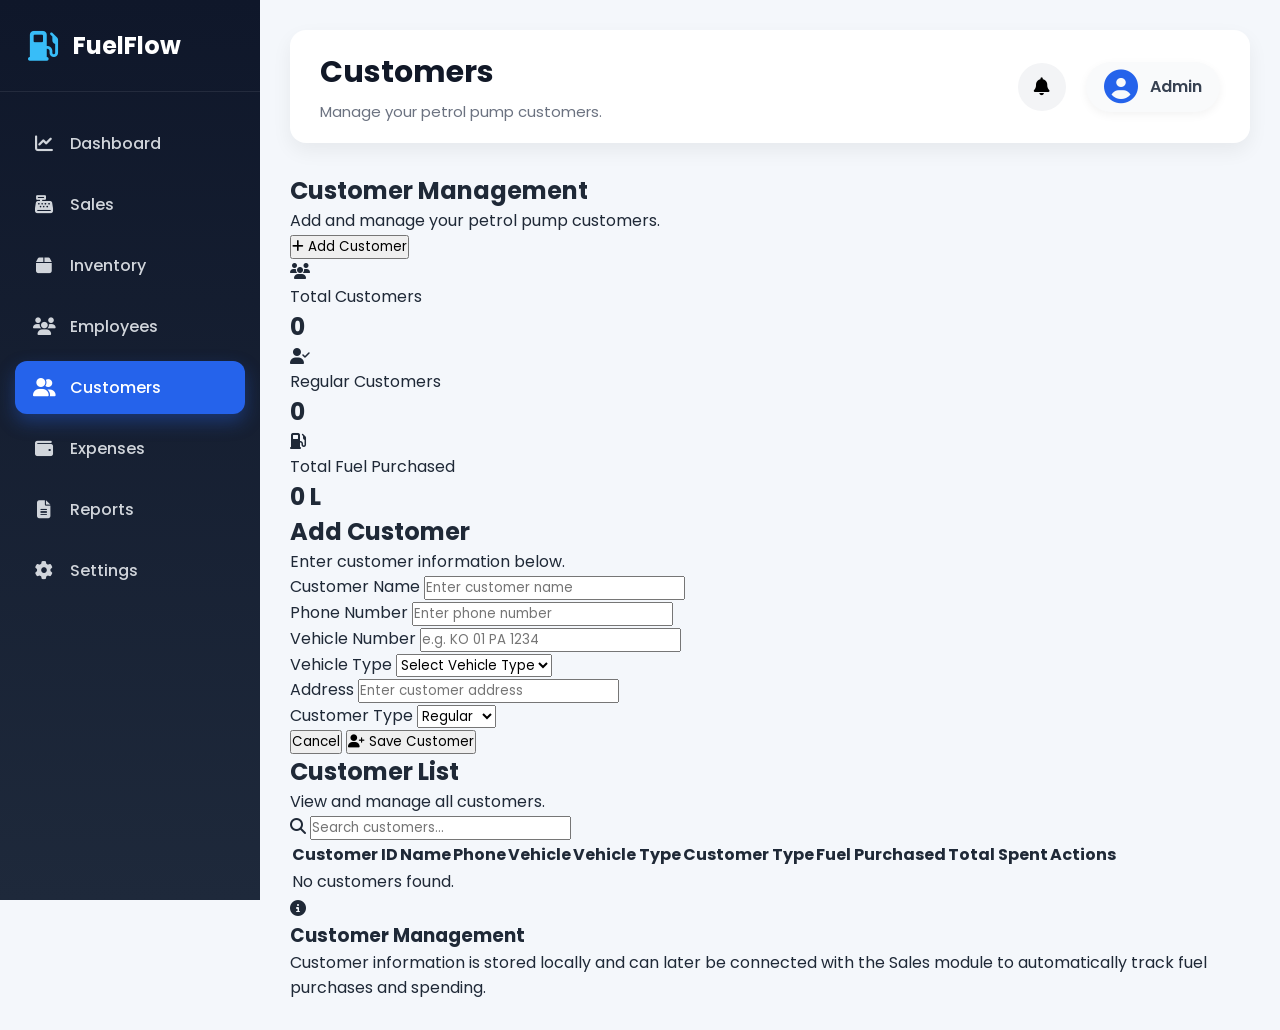
==== customers.html @ 48bb35cd "started customers module" ====
<!DOCTYPE html>
<html lang="en">

<head>

    <!-- ==========================================
         Meta
    ========================================== -->

    <meta charset="UTF-8">

    <meta
        name="viewport"
        content="width=device-width, initial-scale=1.0"
    >


    <title>FuelFlow | Customers</title>


    <!-- ==========================================
         Google Font
    ========================================== -->

    <link
        rel="preconnect"
        href="https://fonts.googleapis.com"
    >

    <link
        rel="preconnect"
        href="https://fonts.gstatic.com"
        crossorigin
    >

    <link
        href="https://fonts.googleapis.com/css2?family=Poppins:wght@300;400;500;600;700&display=swap"
        rel="stylesheet"
    >


    <!-- ==========================================
         Font Awesome
    ========================================== -->

    <link
        rel="stylesheet"
        href="https://cdnjs.cloudflare.com/ajax/libs/font-awesome/6.7.2/css/all.min.css"
    >


    <!-- ==========================================
         Main CSS
    ========================================== -->

    <link
        rel="stylesheet"
        href="style.css"
    >


    <!-- ==========================================
         Customers CSS
    ========================================== -->

    <link
        rel="stylesheet"
        href="customers.css"
    >

</head>


<body>


    <!-- ==========================================
         Dashboard
    ========================================== -->

    <div class="dashboard">


        <!-- ==========================================
             SIDEBAR
        ========================================== -->

        <aside class="sidebar">


            <!-- Logo -->

            <div class="logo">

                <i class="fa-solid fa-gas-pump"></i>

                <h2>FuelFlow</h2>

            </div>



            <!-- Navigation -->

            <nav>

                <ul>


                    <!-- Dashboard -->

                    <li>

                        <a href="dashboard.html">

                            <i class="fa-solid fa-chart-line"></i>

                            <span>Dashboard</span>

                        </a>

                    </li>



                    <!-- Sales -->

                    <li>

                        <a href="sales.html">

                            <i class="fa-solid fa-cash-register"></i>

                            <span>Sales</span>

                        </a>

                    </li>



                    <!-- Inventory -->

                    <li>

                        <a href="inventory.html">

                            <i class="fa-solid fa-box"></i>

                            <span>Inventory</span>

                        </a>

                    </li>



                    <!-- Employees -->

                    <li>

                        <a href="employees.html">

                            <i class="fa-solid fa-users"></i>

                            <span>Employees</span>

                        </a>

                    </li>



                    <!-- Customers -->

                    <li class="active">

                        <a href="customers.html">

                            <i class="fa-solid fa-user-group"></i>

                            <span>Customers</span>

                        </a>

                    </li>



                    <!-- Expenses -->

                    <li>

                        <a href="expenses.html">

                            <i class="fa-solid fa-wallet"></i>

                            <span>Expenses</span>

                        </a>

                    </li>



                    <!-- Reports -->

                    <li>

                        <a href="reports.html">

                            <i class="fa-solid fa-file-lines"></i>

                            <span>Reports</span>

                        </a>

                    </li>



                    <!-- Settings -->

                    <li>

                        <a href="settings.html">

                            <i class="fa-solid fa-gear"></i>

                            <span>Settings</span>

                        </a>

                    </li>


                </ul>

            </nav>


        </aside>



        <!-- ==========================================
             MAIN CONTENT
        ========================================== -->

        <main class="main-content">


            <!-- ==========================================
                 TOPBAR
            ========================================== -->

            <header class="topbar">


                <div>

                    <h1>Customers</h1>

                    <p>
                        Manage your petrol pump customers.
                    </p>

                </div>



                <div class="topbar-right">


                    <!-- Notification -->

                    <button>

                        <i class="fa-solid fa-bell"></i>

                    </button>



                    <!-- Profile -->

                    <div class="profile">

                        <i class="fa-solid fa-circle-user"></i>

                        <span>Admin</span>

                    </div>


                </div>


            </header>



            <!-- ==========================================
                 PAGE CONTENT
            ========================================== -->

            <section class="content">


                <!-- ==========================================
                     PAGE INTRO
                ========================================== -->

                <div class="page-intro">


                    <div>

                        <h2>
                            Customer Management
                        </h2>

                        <p>
                            Add and manage your petrol pump customers.
                        </p>

                    </div>



                    <button
                        class="add-customer-btn"
                        id="openCustomerForm"
                    >

                        <i class="fa-solid fa-plus"></i>

                        Add Customer

                    </button>


                </div>



                <!-- ==========================================
                     SUMMARY CARDS
                ========================================== -->

                <div class="customer-summary">


                    <!-- Total Customers -->

                    <div class="customer-card">


                        <div class="customer-card-icon">

                            <i class="fa-solid fa-users"></i>

                        </div>


                        <div>

                            <p>
                                Total Customers
                            </p>

                            <h2 id="totalCustomers">
                                0
                            </h2>

                        </div>


                    </div>



                    <!-- Regular Customers -->

                    <div class="customer-card">


                        <div class="customer-card-icon">

                            <i class="fa-solid fa-user-check"></i>

                        </div>


                        <div>

                            <p>
                                Regular Customers
                            </p>

                            <h2 id="regularCustomers">
                                0
                            </h2>

                        </div>


                    </div>



                    <!-- Total Fuel Purchased -->

                    <div class="customer-card">


                        <div class="customer-card-icon">

                            <i class="fa-solid fa-gas-pump"></i>

                        </div>


                        <div>

                            <p>
                                Total Fuel Purchased
                            </p>

                            <h2 id="totalCustomerFuel">
                                0 L
                            </h2>

                        </div>


                    </div>


                </div>



                <!-- ==========================================
                     ADD CUSTOMER FORM
                ========================================== -->

                <div
                    class="customer-form-card"
                    id="customerFormCard"
                >


                    <!-- Form Header -->

                    <div class="section-header">


                        <div>

                            <h2>
                                Add Customer
                            </h2>

                            <p>
                                Enter customer information below.
                            </p>

                        </div>


                    </div>



                    <!-- Form -->

                    <form id="customerForm">


                        <div class="customer-form-grid">


                            <!-- Customer Name -->

                            <div class="form-group">

                                <label for="customerName">

                                    Customer Name

                                </label>


                                <input
                                    type="text"
                                    id="customerName"
                                    placeholder="Enter customer name"
                                    required
                                >

                            </div>



                            <!-- Phone -->

                            <div class="form-group">

                                <label for="customerPhone">

                                    Phone Number

                                </label>


                                <input
                                    type="tel"
                                    id="customerPhone"
                                    placeholder="Enter phone number"
                                    required
                                >

                            </div>



                            <!-- Vehicle Number -->

                            <div class="form-group">

                                <label for="customerVehicle">

                                    Vehicle Number

                                </label>


                                <input
                                    type="text"
                                    id="customerVehicle"
                                    placeholder="e.g. KO 01 PA 1234"
                                    required
                                >

                            </div>



                            <!-- Vehicle Type -->

                            <div class="form-group">

                                <label for="vehicleType">

                                    Vehicle Type

                                </label>


                                <select
                                    id="vehicleType"
                                    required
                                >

                                    <option value="">

                                        Select Vehicle Type

                                    </option>


                                    <option value="Motorcycle">

                                        Motorcycle

                                    </option>


                                    <option value="Car">

                                        Car

                                    </option>


                                    <option value="Jeep">

                                        Jeep

                                    </option>


                                    <option value="Van">

                                        Van

                                    </option>


                                    <option value="Bus">

                                        Bus

                                    </option>


                                    <option value="Truck">

                                        Truck

                                    </option>


                                    <option value="Other">

                                        Other

                                    </option>

                                </select>

                            </div>



                            <!-- Address -->

                            <div class="form-group">

                                <label for="customerAddress">

                                    Address

                                </label>


                                <input
                                    type="text"
                                    id="customerAddress"
                                    placeholder="Enter customer address"
                                >

                            </div>



                            <!-- Customer Type -->

                            <div class="form-group">

                                <label for="customerType">

                                    Customer Type

                                </label>


                                <select
                                    id="customerType"
                                    required
                                >

                                    <option value="Regular">

                                        Regular

                                    </option>


                                    <option value="Walk-in">

                                        Walk-in

                                    </option>


                                    <option value="Business">

                                        Business

                                    </option>

                                </select>

                            </div>


                        </div>



                        <!-- Form Buttons -->

                        <div class="customer-form-buttons">


                            <button
                                type="button"
                                class="customer-cancel-btn"
                                id="cancelCustomer"
                            >

                                Cancel

                            </button>



                            <button
                                type="submit"
                                class="customer-save-btn"
                            >

                                <i class="fa-solid fa-user-plus"></i>

                                Save Customer

                            </button>


                        </div>


                    </form>


                </div>



                <!-- ==========================================
                     CUSTOMER LIST
                ========================================== -->

                <div class="customer-list-card">


                    <!-- Section Header -->

                    <div class="section-header">


                        <div>

                            <h2>
                                Customer List
                            </h2>

                            <p>
                                View and manage all customers.
                            </p>

                        </div>



                        <!-- Search -->

                        <div class="customer-search">

                            <i class="fa-solid fa-search"></i>


                            <input
                                type="text"
                                id="customerSearch"
                                placeholder="Search customers..."
                            >

                        </div>


                    </div>



                    <!-- ==========================================
                         CUSTOMER TABLE
                    ========================================== -->

                    <div class="customer-table-container">


                        <table>


                            <thead>

                                <tr>

                                    <th>
                                        Customer ID
                                    </th>

                                    <th>
                                        Name
                                    </th>

                                    <th>
                                        Phone
                                    </th>

                                    <th>
                                        Vehicle
                                    </th>

                                    <th>
                                        Vehicle Type
                                    </th>

                                    <th>
                                        Customer Type
                                    </th>

                                    <th>
                                        Fuel Purchased
                                    </th>

                                    <th>
                                        Total Spent
                                    </th>

                                    <th>
                                        Actions
                                    </th>

                                </tr>

                            </thead>



                            <tbody id="customerTableBody">


                                <tr>

                                    <td
                                        colspan="9"
                                        class="empty-customers"
                                    >

                                        No customers found.

                                    </td>

                                </tr>


                            </tbody>


                        </table>


                    </div>


                </div>



                <!-- ==========================================
                     CUSTOMER INFORMATION PANEL
                ========================================== -->

                <div class="customer-info-panel">


                    <div class="info-icon">

                        <i class="fa-solid fa-circle-info"></i>

                    </div>



                    <div>

                        <h3>
                            Customer Management
                        </h3>


                        <p>

                            Customer information is stored locally
                            and can later be connected with the
                            Sales module to automatically track
                            fuel purchases and spending.

                        </p>

                    </div>


                </div>


            </section>


        </main>


    </div>



    <!-- ==========================================
         JavaScript
    ========================================== -->

    <script src="customers.js"></script>


</body>

</html>
---- style.css ----
/* ======================================================
   FuelFlow Management System
   Global Styles
====================================================== */

*{
    margin:0;
    padding:0;
    box-sizing:border-box;
}

html{

    scroll-behavior:smooth;

}

body{

    font-family:"Poppins",sans-serif;

    background:#f4f7fb;

    color:#1f2937;

}

a{

    text-decoration:none;

    color:inherit;

}

ul{

    list-style:none;

}

button{

    font-family:inherit;

    cursor:pointer;

}

input,
select,
textarea{

    font-family:inherit;

}



/* ======================================================
   Dashboard Layout
====================================================== */

.dashboard{

    display:flex;

    min-height:100vh;

    background:#f4f7fb;

}



/* ======================================================
   Sidebar
====================================================== */

.sidebar{

    width:260px;

    background:linear-gradient(
        180deg,
        #0f172a,
        #1e293b
    );

    color:#ffffff;

    display:flex;

    flex-direction:column;

    justify-content:flex-start;

    position:fixed;

    top:0;

    left:0;

    bottom:0;

    overflow-y:auto;

    z-index:1000;

}



/* Logo */

.sidebar .logo{

    display:flex;

    align-items:center;

    gap:15px;

    padding:28px;

    border-bottom:1px solid rgba(255,255,255,.08);

}

.sidebar .logo i{

    font-size:30px;

    color:#38bdf8;

}

.sidebar .logo h2{

    font-size:24px;

    font-weight:700;

}



/* ======================================================
   Navigation
====================================================== */

.sidebar nav{

    padding:25px 15px;

}

.sidebar nav ul{

    display:flex;

    flex-direction:column;

    gap:8px;

}

.sidebar nav ul li a{

    display:flex;

    align-items:center;

    gap:15px;

    padding:14px 18px;

    border-radius:12px;

    transition:.3s;

    color:#d1d5db;

    font-weight:500;

}

.sidebar nav ul li a i{

    width:22px;

    text-align:center;

    font-size:18px;

}



/* Hover */

.sidebar nav ul li a:hover{

    background:#2563eb;

    color:#fff;

}



/* Active */

.sidebar nav ul li.active a{

    background:#2563eb;

    color:#fff;

    box-shadow:0 8px 18px rgba(37,99,235,.35);

}



/* ======================================================
   Main Content
====================================================== */

.main-content{

    flex:1;

    margin-left:260px;

    padding:30px;

}
/* ======================================================
   Topbar
====================================================== */

.topbar{

    background:#ffffff;

    border-radius:16px;

    padding:20px 30px;

    display:flex;

    justify-content:space-between;

    align-items:center;

    margin-bottom:30px;

    box-shadow:0 8px 20px rgba(0,0,0,.06);

}

.topbar h1{

    font-size:30px;

    color:#111827;

    font-weight:700;

}

.topbar p{

    margin-top:5px;

    color:#6b7280;

    font-size:15px;

}



/* ======================================================
   Topbar Right
====================================================== */

.topbar-right{

    display:flex;

    align-items:center;

    gap:20px;

}



/* Notification */

.topbar-right button{

    width:48px;

    height:48px;

    border:none;

    border-radius:50%;

    background:#f3f4f6;

    transition:.3s;

    font-size:18px;

}

.topbar-right button:hover{

    background:#2563eb;

    color:#fff;

}



/* ======================================================
   Profile
====================================================== */

.profile{

    display:flex;

    align-items:center;

    gap:12px;

    background:#f9fafb;

    padding:8px 18px;

    border-radius:30px;

    box-shadow:0 3px 10px rgba(0,0,0,.05);

}

.profile i{

    font-size:34px;

    color:#2563eb;

}

.profile span{

    font-weight:600;

    color:#374151;

}



/* ======================================================
   Common Cards
====================================================== */

.cards{

    display:grid;

    grid-template-columns:repeat(auto-fit,minmax(240px,1fr));

    gap:22px;

    margin-bottom:30px;

}



.card{

    background:#ffffff;

    border-radius:18px;

    padding:25px;

    display:flex;

    align-items:center;

    gap:18px;

    box-shadow:0 8px 18px rgba(0,0,0,.06);

    transition:.3s;

}

.card:hover{

    transform:translateY(-5px);

}



.card-icon{

    width:65px;

    height:65px;

    border-radius:16px;

    display:flex;

    justify-content:center;

    align-items:center;

    background:linear-gradient(
        135deg,
        #2563eb,
        #3b82f6
    );

}

.card-icon i{

    color:#ffffff;

    font-size:28px;

}



.card-info h4{

    color:#6b7280;

    font-size:15px;

    margin-bottom:8px;

}



.card-info h2{

    font-size:30px;

    color:#111827;

}
/* ======================================================
   Welcome Section
====================================================== */

.welcome{

    margin-bottom:30px;

}

.welcome h2{

    font-size:32px;

    color:#111827;

    margin-bottom:10px;

}

.welcome p{

    color:#6b7280;

    font-size:16px;

}



/* ======================================================
   Dashboard Grid
====================================================== */

.dashboard-grid{

    display:grid;

    grid-template-columns:2fr 1fr;

    gap:25px;

    margin-bottom:30px;

}



/* ======================================================
   Common Panel
====================================================== */

.panel{

    background:#ffffff;

    border-radius:18px;

    padding:25px;

    box-shadow:0 8px 20px rgba(0,0,0,.06);

}



/* ======================================================
   Panel Header
====================================================== */

.panel-header{

    display:flex;

    justify-content:space-between;

    align-items:center;

    margin-bottom:20px;

}

.panel-header h3{

    font-size:22px;

    color:#111827;

}

.panel-header button{

    border:none;

    background:#2563eb;

    color:#fff;

    padding:10px 18px;

    border-radius:10px;

    font-weight:600;

    transition:.3s;

}

.panel-header button:hover{

    background:#1d4ed8;

}



/* ======================================================
   Chart Placeholder
====================================================== */

.chart-placeholder{

    height:320px;

    display:flex;

    justify-content:center;

    align-items:center;

    background:#f8fafc;

    border:2px dashed #cbd5e1;

    border-radius:15px;

    color:#94a3b8;

    font-weight:600;

}



/* ======================================================
   Fuel List
====================================================== */

.fuel-list{

    display:flex;

    flex-direction:column;

    gap:15px;

}

.fuel-item{

    display:flex;

    justify-content:space-between;

    align-items:center;

    padding:15px;

    background:#f8fafc;

    border-radius:12px;

}

.fuel-item span{

    color:#374151;

}

.fuel-item strong{

    color:#111827;

}



/* ======================================================
   Common Table
====================================================== */

.table-panel{

    margin-top:30px;

}

.table-panel table{

    width:100%;

    border-collapse:collapse;

}

.table-panel thead{

    background:#2563eb;

}

.table-panel thead th{

    padding:16px;

    color:#ffffff;

    text-align:left;

    font-size:15px;

}

.table-panel tbody td{

    padding:16px;

    border-bottom:1px solid #e5e7eb;

    color:#374151;

}

.table-panel tbody tr{

    transition:.25s;

}

.table-panel tbody tr:hover{

    background:#f8fafc;

}



/* ======================================================
   Status Badge
====================================================== */

.status{

    display:inline-block;

    padding:6px 14px;

    border-radius:30px;

    font-size:13px;

    font-weight:600;

}

.status.success{

    background:#dcfce7;

    color:#15803d;

}

.status.pending{

    background:#fef3c7;

    color:#d97706;

}



/* ======================================================
   Common Buttons
====================================================== */

button{

    transition:all .3s ease;

}

button:hover{

    transform:translateY(-2px);

}
/* ======================================================
   Responsive Design
====================================================== */

@media(max-width:1200px){

    .dashboard-grid{

        grid-template-columns:1fr;

    }

}



@media(max-width:992px){

    .sidebar{

        width:85px;

    }

    .sidebar .logo h2{

        display:none;

    }

    .sidebar nav ul li a span{

        display:none;

    }

    .sidebar nav ul li a{

        justify-content:center;

        padding:15px;

    }

    .sidebar nav ul li a i{

        margin:0;

        font-size:20px;

    }

    .main-content{

        margin-left:85px;

        padding:25px;

    }

}



@media(max-width:768px){

    .topbar{

        flex-direction:column;

        align-items:flex-start;

        gap:20px;

    }

    .topbar-right{

        width:100%;

        justify-content:space-between;

    }

    .cards{

        grid-template-columns:1fr;

    }

    .dashboard-grid{

        grid-template-columns:1fr;

    }

    .panel{

        padding:20px;

    }

}



@media(max-width:576px){

    .main-content{

        padding:18px;

    }

    .topbar{

        padding:18px;

    }

    .card{

        flex-direction:column;

        text-align:center;

    }

    .card-info h2{

        font-size:24px;

    }

}



/* ======================================================
   Scrollbar
====================================================== */

::-webkit-scrollbar{

    width:10px;

    height:10px;

}

::-webkit-scrollbar-thumb{

    background:#2563eb;

    border-radius:20px;

}

::-webkit-scrollbar-track{

    background:#edf2f7;

}



/* ======================================================
   Page Animation
====================================================== */

.main-content{

    animation:fadePage .35s ease;

}

@keyframes fadePage{

    from{

        opacity:0;

        transform:translateY(12px);

    }

    to{

        opacity:1;

        transform:translateY(0);

    }

}



/* ======================================================
   Card Animation
====================================================== */

.card,

.panel{

    animation:cardFade .45s ease;

}

@keyframes cardFade{

    from{

        opacity:0;

        transform:translateY(20px);

    }

    to{

        opacity:1;

        transform:translateY(0);

    }

}



/* ======================================================
   Table Animation
====================================================== */

table tbody tr{

    animation:rowFade .3s ease;

}

@keyframes rowFade{

    from{

        opacity:0;

        transform:translateY(8px);

    }

    to{

        opacity:1;

        transform:translateY(0);

    }

}



/* ======================================================
   Selection Color
====================================================== */

::selection{

    background:#2563eb;

    color:#fff;

}



/* ======================================================
   Utility Classes
====================================================== */

.text-center{

    text-align:center;

}

.mt-20{

    margin-top:20px;

}

.mb-20{

    margin-bottom:20px;

}

.hidden{

    display:none;

}



/* ======================================================
   FuelFlow UI Framework v1.0
====================================================== */
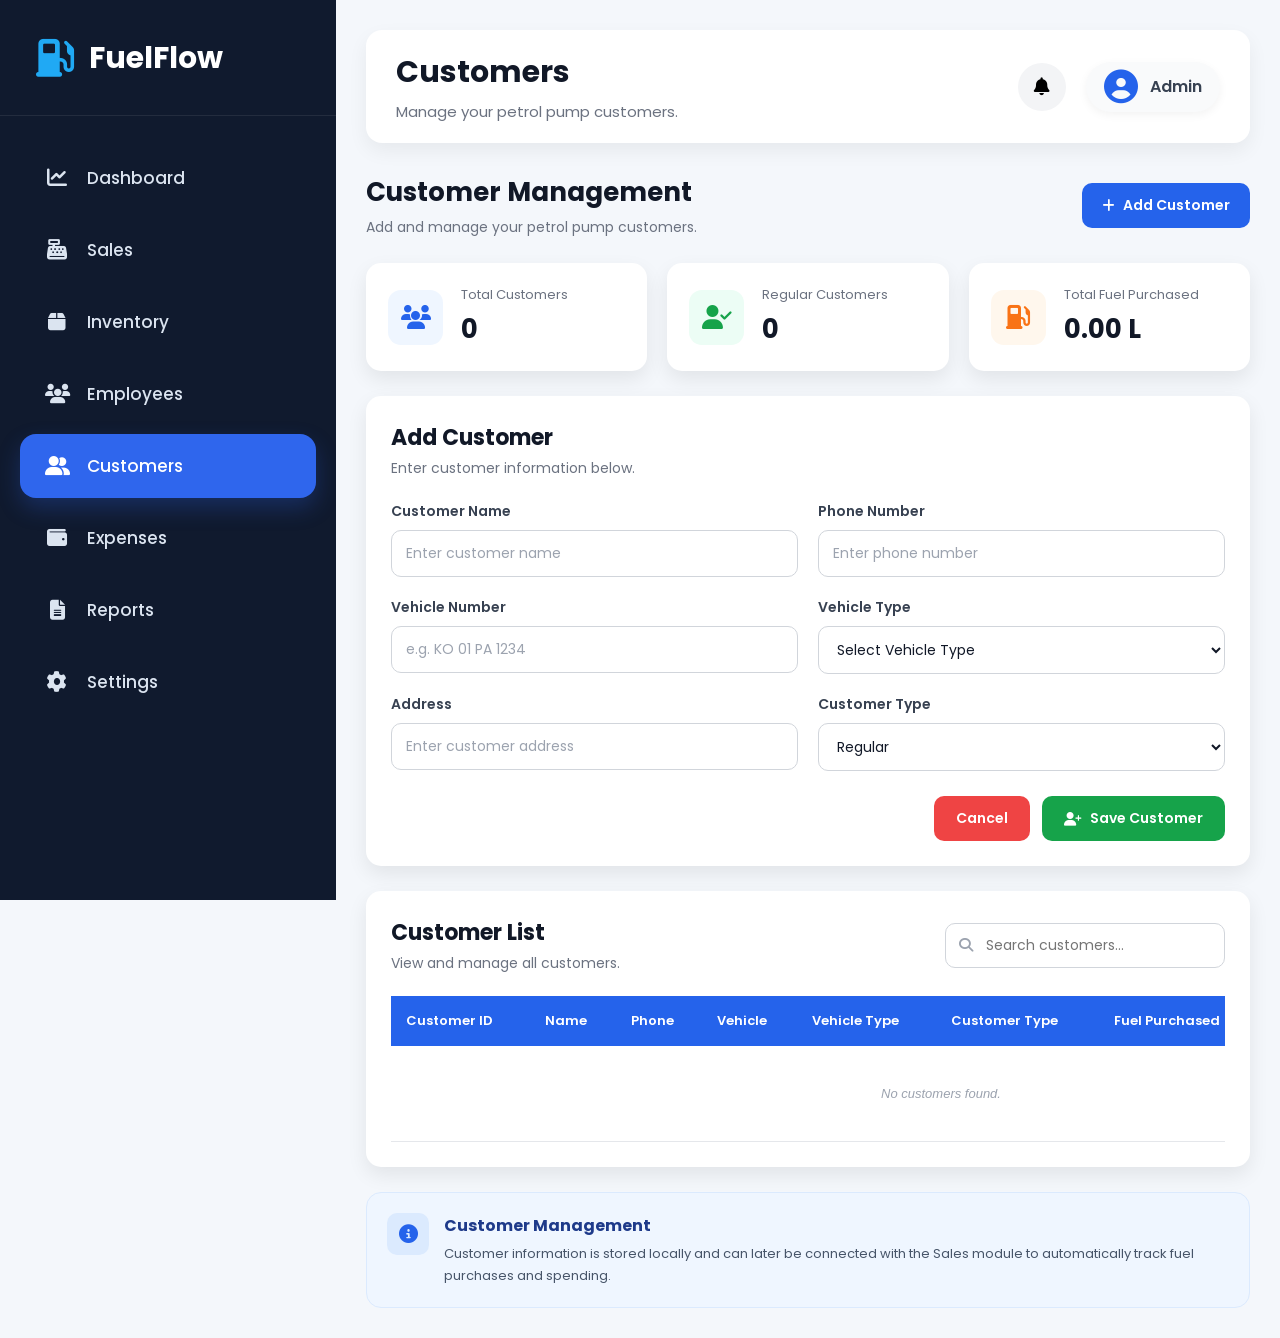
==== commit 2255ef8b: "finding bugs and fixing them" ====
--- a/customers.html
+++ b/customers.html
@@ -57,6 +57,7 @@
         rel="stylesheet"
         href="style.css"
     >
+    <link rel="stylesheet" href="sidebar-logo.css">
 
 
     <!-- ==========================================
@@ -67,6 +68,7 @@
         rel="stylesheet"
         href="customers.css"
     >
+    <link rel="stylesheet" href="sidebar-logo.css">
 
 </head>
 
--- a/sidebar-logo.css
+++ b/sidebar-logo.css
@@ -0,0 +1,255 @@
+/* =========================================================
+   FUELFLOW — LOCKED SHARED SIDEBAR
+   This file must be loaded LAST on every page.
+========================================================= */
+
+:root {
+    --locked-sidebar-width: 336px;
+    --locked-sidebar-bg: #101a2e;
+    --locked-active-blue: #2f66ed;
+}
+
+/* Entire sidebar */
+.sidebar {
+    position: fixed !important;
+    top: 0 !important;
+    left: 0 !important;
+    z-index: 1000 !important;
+
+    display: flex !important;
+    flex-direction: column !important;
+
+    width: var(--locked-sidebar-width) !important;
+    min-width: var(--locked-sidebar-width) !important;
+    height: 100vh !important;
+    margin: 0 !important;
+    padding: 0 !important;
+    overflow-y: auto !important;
+
+    background: var(--locked-sidebar-bg) !important;
+}
+
+/* Locked logo position and size */
+.sidebar .logo {
+    display: flex !important;
+    align-items: center !important;
+    gap: 14px !important;
+    flex-shrink: 0 !important;
+
+    width: 100% !important;
+    height: 116px !important;
+    min-height: 116px !important;
+    margin: 0 !important;
+    padding: 0 35px !important;
+    border-bottom: 1px solid rgba(255, 255, 255, 0.08) !important;
+
+    background: transparent !important;
+}
+
+.sidebar .logo > i {
+    display: inline-flex !important;
+    align-items: center !important;
+    justify-content: center !important;
+
+    width: 40px !important;
+    height: 40px !important;
+    margin: 0 !important;
+    padding: 0 !important;
+    border: 0 !important;
+    border-radius: 0 !important;
+
+    background: transparent !important;
+    box-shadow: none !important;
+    color: #20a9f4 !important;
+    font-size: 38px !important;
+    line-height: 1 !important;
+}
+
+.sidebar .logo h2 {
+    margin: 0 !important;
+    padding: 0 !important;
+
+    color: #ffffff !important;
+    font-size: 30px !important;
+    font-weight: 700 !important;
+    line-height: 1 !important;
+    white-space: nowrap !important;
+}
+
+/* Locked navigation position */
+.sidebar nav,
+.sidebar .sidebar-nav {
+    display: flex !important;
+    flex: 1 !important;
+    flex-direction: column !important;
+
+    margin: 0 !important;
+    padding: 30px 20px !important;
+}
+
+.sidebar nav ul {
+    display: flex !important;
+    flex-direction: column !important;
+    gap: 8px !important;
+
+    margin: 0 !important;
+    padding: 0 !important;
+    list-style: none !important;
+}
+
+.sidebar nav li {
+    margin: 0 !important;
+    padding: 0 !important;
+}
+
+/* Works for both <li><a> and direct <a> navigation */
+.sidebar nav a,
+.sidebar .sidebar-link {
+    display: flex !important;
+    align-items: center !important;
+    gap: 17px !important;
+
+    width: 100% !important;
+    min-height: 64px !important;
+    margin: 0 0 8px !important;
+    padding: 0 24px !important;
+    border: 0 !important;
+    border-radius: 16px !important;
+
+    background: transparent !important;
+    box-shadow: none !important;
+    color: #dbe4f0 !important;
+    font-size: 17px !important;
+    font-weight: 500 !important;
+    text-decoration: none !important;
+    transform: none !important;
+}
+
+.sidebar nav ul a {
+    margin-bottom: 0 !important;
+}
+
+.sidebar nav a i,
+.sidebar .sidebar-link i {
+    display: inline-flex !important;
+    align-items: center !important;
+    justify-content: center !important;
+    flex: 0 0 26px !important;
+
+    width: 26px !important;
+    color: inherit !important;
+    font-size: 20px !important;
+}
+
+.sidebar nav a:hover,
+.sidebar .sidebar-link:hover {
+    background: #1b2b48 !important;
+    color: #ffffff !important;
+    transform: none !important;
+}
+
+/* One active highlight style everywhere */
+.sidebar nav li.active > a,
+.sidebar nav a.active,
+.sidebar .sidebar-link.active {
+    background: var(--locked-active-blue) !important;
+    box-shadow: 0 10px 22px rgba(47, 102, 237, 0.26) !important;
+    color: #ffffff !important;
+}
+
+.sidebar nav li.active > a::before,
+.sidebar nav a.active::before,
+.sidebar .sidebar-link.active::before {
+    display: none !important;
+}
+
+/* Logout */
+.sidebar-bottom {
+    flex-shrink: 0 !important;
+    margin: 0 !important;
+    padding: 18px 20px !important;
+    border-top: 1px solid rgba(255, 255, 255, 0.08) !important;
+}
+
+.sidebar-bottom a {
+    display: flex !important;
+    align-items: center !important;
+    gap: 17px !important;
+
+    min-height: 58px !important;
+    padding: 0 24px !important;
+    border-radius: 16px !important;
+
+    color: #dbe4f0 !important;
+    font-size: 17px !important;
+    text-decoration: none !important;
+}
+
+/* Keep page content beside the identical sidebar */
+@media (min-width: 769px) {
+    .main-content {
+        width: calc(100% - var(--locked-sidebar-width)) !important;
+        margin-left: var(--locked-sidebar-width) !important;
+    }
+}
+
+/* Phone layout */
+@media (max-width: 768px) {
+    .sidebar {
+        position: relative !important;
+        width: 100% !important;
+        min-width: 0 !important;
+        height: auto !important;
+    }
+
+    .sidebar .logo {
+        height: 88px !important;
+        min-height: 88px !important;
+        padding: 0 24px !important;
+    }
+
+    .sidebar .logo h2 {
+        font-size: 26px !important;
+    }
+
+    .sidebar .logo > i {
+        font-size: 34px !important;
+    }
+
+    .sidebar nav,
+    .sidebar .sidebar-nav {
+        display: grid !important;
+        grid-template-columns: repeat(2, minmax(0, 1fr)) !important;
+        flex: none !important;
+        gap: 8px !important;
+        padding: 14px !important;
+    }
+
+    .sidebar nav ul {
+        display: contents !important;
+    }
+
+    .sidebar nav a,
+    .sidebar .sidebar-link {
+        justify-content: center !important;
+        gap: 9px !important;
+
+        min-height: 48px !important;
+        margin: 0 !important;
+        padding: 0 10px !important;
+        border-radius: 12px !important;
+        font-size: 14px !important;
+    }
+
+    .sidebar nav a i,
+    .sidebar .sidebar-link i {
+        flex-basis: auto !important;
+        width: auto !important;
+        font-size: 17px !important;
+    }
+
+    .main-content {
+        width: 100% !important;
+        margin-left: 0 !important;
+    }
+}
--- a/customers.css
+++ b/customers.css
@@ -0,0 +1,1113 @@
+/* ==========================================
+   FuelFlow Customers
+========================================== */
+
+
+/* ==========================================
+   Page Intro
+========================================== */
+
+.page-intro{
+
+    display:flex;
+
+    justify-content:space-between;
+
+    align-items:center;
+
+    margin-bottom:25px;
+
+}
+
+
+.page-intro h2{
+
+    font-size:26px;
+
+    color:#111827;
+
+    margin-bottom:5px;
+
+}
+
+
+.page-intro p{
+
+    color:#6b7280;
+
+    font-size:14px;
+
+}
+
+
+
+/* ==========================================
+   Add Customer Button
+========================================== */
+
+.add-customer-btn{
+
+    display:flex;
+
+    align-items:center;
+
+    gap:8px;
+
+    background:#2563eb;
+
+    color:#ffffff;
+
+    border:none;
+
+    padding:12px 20px;
+
+    border-radius:10px;
+
+    font-size:14px;
+
+    font-weight:600;
+
+    cursor:pointer;
+
+    transition:all .3s ease;
+
+}
+
+
+.add-customer-btn:hover{
+
+    background:#1d4ed8;
+
+    transform:translateY(-2px);
+
+    box-shadow:0 8px 18px rgba(37,99,235,.25);
+
+}
+
+
+
+/* ==========================================
+   Customer Summary
+========================================== */
+
+.customer-summary{
+
+    display:grid;
+
+    grid-template-columns:
+    repeat(3,1fr);
+
+    gap:20px;
+
+    margin-bottom:25px;
+
+}
+
+
+
+/* ==========================================
+   Customer Summary Card
+========================================== */
+
+.customer-card{
+
+    background:#ffffff;
+
+    border-radius:15px;
+
+    padding:22px;
+
+    display:flex;
+
+    align-items:center;
+
+    gap:18px;
+
+    box-shadow:
+    0 8px 20px rgba(0,0,0,.08);
+
+    transition:all .3s ease;
+
+}
+
+
+.customer-card:hover{
+
+    transform:translateY(-4px);
+
+    box-shadow:
+    0 12px 25px rgba(0,0,0,.10);
+
+}
+
+
+
+/* ==========================================
+   Summary Icon
+========================================== */
+
+.customer-card-icon{
+
+    width:55px;
+
+    height:55px;
+
+    border-radius:13px;
+
+    display:flex;
+
+    justify-content:center;
+
+    align-items:center;
+
+    background:#eff6ff;
+
+    color:#2563eb;
+
+    font-size:24px;
+
+}
+
+
+.customer-card:nth-child(2)
+.customer-card-icon{
+
+    background:#ecfdf5;
+
+    color:#16a34a;
+
+}
+
+
+.customer-card:nth-child(3)
+.customer-card-icon{
+
+    background:#fff7ed;
+
+    color:#f97316;
+
+}
+
+
+
+/* ==========================================
+   Summary Text
+========================================== */
+
+.customer-card p{
+
+    color:#6b7280;
+
+    font-size:13px;
+
+    margin-bottom:5px;
+
+}
+
+
+.customer-card h2{
+
+    color:#111827;
+
+    font-size:26px;
+
+    font-weight:700;
+
+}
+
+
+
+/* ==========================================
+   Customer Form Card
+========================================== */
+
+.customer-form-card{
+
+    background:#ffffff;
+
+    border-radius:15px;
+
+    padding:25px;
+
+    box-shadow:
+    0 8px 20px rgba(0,0,0,.08);
+
+    margin-bottom:25px;
+
+    animation:fadeIn .4s ease;
+
+}
+
+
+
+/* ==========================================
+   Section Header
+========================================== */
+
+.section-header{
+
+    display:flex;
+
+    justify-content:space-between;
+
+    align-items:center;
+
+    gap:20px;
+
+    margin-bottom:22px;
+
+}
+
+
+.section-header h2{
+
+    font-size:22px;
+
+    color:#111827;
+
+    margin-bottom:4px;
+
+}
+
+
+.section-header p{
+
+    color:#6b7280;
+
+    font-size:14px;
+
+}
+
+
+
+/* ==========================================
+   Customer Form Grid
+========================================== */
+
+.customer-form-grid{
+
+    display:grid;
+
+    grid-template-columns:
+    repeat(2,1fr);
+
+    gap:20px;
+
+}
+
+
+
+/* ==========================================
+   Form Group
+========================================== */
+
+.form-group{
+
+    display:flex;
+
+    flex-direction:column;
+
+}
+
+
+.form-group label{
+
+    color:#374151;
+
+    font-size:14px;
+
+    font-weight:600;
+
+    margin-bottom:8px;
+
+}
+
+
+.form-group input,
+
+.form-group select{
+
+    width:100%;
+
+    padding:12px 14px;
+
+    border:1px solid #d1d5db;
+
+    border-radius:10px;
+
+    background:#ffffff;
+
+    color:#111827;
+
+    font-family:inherit;
+
+    font-size:14px;
+
+    outline:none;
+
+    transition:all .3s ease;
+
+}
+
+
+.form-group input::placeholder{
+
+    color:#9ca3af;
+
+}
+
+
+.form-group input:focus,
+
+.form-group select:focus{
+
+    border-color:#2563eb;
+
+    box-shadow:
+    0 0 0 3px rgba(37,99,235,.12);
+
+    transform:translateY(-1px);
+
+}
+
+
+
+/* ==========================================
+   Form Buttons
+========================================== */
+
+.customer-form-buttons{
+
+    display:flex;
+
+    justify-content:flex-end;
+
+    align-items:center;
+
+    gap:12px;
+
+    margin-top:25px;
+
+}
+
+
+
+/* Cancel */
+
+.customer-cancel-btn{
+
+    border:none;
+
+    background:#ef4444;
+
+    color:#ffffff;
+
+    padding:12px 22px;
+
+    border-radius:10px;
+
+    font-size:14px;
+
+    font-weight:600;
+
+    cursor:pointer;
+
+    transition:all .3s ease;
+
+}
+
+
+.customer-cancel-btn:hover{
+
+    background:#dc2626;
+
+    transform:translateY(-2px);
+
+    box-shadow:
+    0 8px 18px rgba(239,68,68,.22);
+
+}
+
+
+
+/* Save */
+
+.customer-save-btn{
+
+    border:none;
+
+    background:#16a34a;
+
+    color:#ffffff;
+
+    padding:12px 22px;
+
+    border-radius:10px;
+
+    font-size:14px;
+
+    font-weight:600;
+
+    cursor:pointer;
+
+    display:flex;
+
+    align-items:center;
+
+    gap:8px;
+
+    transition:all .3s ease;
+
+}
+
+
+.customer-save-btn:hover{
+
+    background:#15803d;
+
+    transform:translateY(-2px);
+
+    box-shadow:
+    0 8px 18px rgba(22,163,74,.22);
+
+}
+
+
+
+/* ==========================================
+   Customer List Card
+========================================== */
+
+.customer-list-card{
+
+    background:#ffffff;
+
+    border-radius:15px;
+
+    padding:25px;
+
+    box-shadow:
+    0 8px 20px rgba(0,0,0,.08);
+
+    animation:fadeIn .5s ease;
+
+}
+
+
+
+/* ==========================================
+   Customer Search
+========================================== */
+
+.customer-search{
+
+    position:relative;
+
+    width:280px;
+
+}
+
+
+.customer-search i{
+
+    position:absolute;
+
+    left:14px;
+
+    top:50%;
+
+    transform:translateY(-50%);
+
+    color:#9ca3af;
+
+    font-size:14px;
+
+}
+
+
+.customer-search input{
+
+    width:100%;
+
+    padding:11px 14px 11px 40px;
+
+    border:1px solid #d1d5db;
+
+    border-radius:10px;
+
+    outline:none;
+
+    font-family:inherit;
+
+    font-size:14px;
+
+    transition:.3s;
+
+}
+
+
+.customer-search input:focus{
+
+    border-color:#2563eb;
+
+    box-shadow:
+    0 0 0 3px rgba(37,99,235,.12);
+
+}
+
+
+
+/* ==========================================
+   Table Container
+========================================== */
+
+.customer-table-container{
+
+    width:100%;
+
+    overflow-x:auto;
+
+}
+
+
+
+/* ==========================================
+   Customer Table
+========================================== */
+
+.customer-table-container table{
+
+    width:100%;
+
+    min-width:1100px;
+
+    border-collapse:collapse;
+
+}
+
+
+.customer-table-container thead{
+
+    background:#2563eb;
+
+}
+
+
+.customer-table-container thead th{
+
+    color:#ffffff;
+
+    padding:15px;
+
+    text-align:left;
+
+    font-size:13px;
+
+    font-weight:600;
+
+    white-space:nowrap;
+
+}
+
+
+.customer-table-container tbody td{
+
+    padding:14px 15px;
+
+    border-bottom:
+    1px solid #e5e7eb;
+
+    color:#374151;
+
+    font-size:13px;
+
+    white-space:nowrap;
+
+}
+
+
+.customer-table-container tbody tr{
+
+    transition:all .25s ease;
+
+    animation:slideUp .3s ease;
+
+}
+
+
+.customer-table-container tbody tr:hover{
+
+    background:#f8fafc;
+
+}
+
+
+
+/* ==========================================
+   Customer ID
+========================================== */
+
+.customer-id{
+
+    color:#2563eb !important;
+
+    font-weight:600;
+
+}
+
+
+
+/* ==========================================
+   Customer Type Badge
+========================================== */
+
+.customer-type{
+
+    display:inline-flex;
+
+    align-items:center;
+
+    padding:5px 10px;
+
+    border-radius:20px;
+
+    font-size:12px;
+
+    font-weight:600;
+
+}
+
+
+.customer-type.regular{
+
+    background:#dcfce7;
+
+    color:#15803d;
+
+}
+
+
+.customer-type.walk-in{
+
+    background:#fef3c7;
+
+    color:#b45309;
+
+}
+
+
+.customer-type.business{
+
+    background:#dbeafe;
+
+    color:#1d4ed8;
+
+}
+
+
+
+/* ==========================================
+   Action Buttons
+========================================== */
+
+.customer-actions{
+
+    display:flex;
+
+    align-items:center;
+
+    gap:8px;
+
+}
+
+
+.edit-customer,
+
+.delete-customer{
+
+    width:34px;
+
+    height:34px;
+
+    border:none;
+
+    border-radius:8px;
+
+    display:flex;
+
+    justify-content:center;
+
+    align-items:center;
+
+    cursor:pointer;
+
+    transition:all .25s ease;
+
+}
+
+
+.edit-customer{
+
+    background:#eff6ff;
+
+    color:#2563eb;
+
+}
+
+
+.edit-customer:hover{
+
+    background:#2563eb;
+
+    color:#ffffff;
+
+    transform:translateY(-2px);
+
+}
+
+
+.delete-customer{
+
+    background:#fef2f2;
+
+    color:#dc2626;
+
+}
+
+
+.delete-customer:hover{
+
+    background:#dc2626;
+
+    color:#ffffff;
+
+    transform:translateY(-2px);
+
+}
+
+
+
+/* ==========================================
+   Empty Customer Row
+========================================== */
+
+.empty-customers{
+
+    text-align:center !important;
+
+    color:#9ca3af !important;
+
+    padding:40px !important;
+
+    font-style:italic;
+
+}
+
+
+
+/* ==========================================
+   Information Panel
+========================================== */
+
+.customer-info-panel{
+
+    background:#eff6ff;
+
+    border:1px solid #dbeafe;
+
+    border-radius:15px;
+
+    padding:20px;
+
+    display:flex;
+
+    align-items:flex-start;
+
+    gap:15px;
+
+    margin-top:25px;
+
+}
+
+
+.info-icon{
+
+    width:42px;
+
+    height:42px;
+
+    min-width:42px;
+
+    border-radius:10px;
+
+    background:#dbeafe;
+
+    color:#2563eb;
+
+    display:flex;
+
+    align-items:center;
+
+    justify-content:center;
+
+    font-size:19px;
+
+}
+
+
+.customer-info-panel h3{
+
+    color:#1e3a8a;
+
+    font-size:16px;
+
+    margin-bottom:5px;
+
+}
+
+
+.customer-info-panel p{
+
+    color:#475569;
+
+    font-size:13px;
+
+    line-height:1.7;
+
+}
+
+
+
+/* ==========================================
+   Scrollbar
+========================================== */
+
+.customer-table-container::-webkit-scrollbar{
+
+    height:8px;
+
+}
+
+
+.customer-table-container::-webkit-scrollbar-track{
+
+    background:#e5e7eb;
+
+    border-radius:20px;
+
+}
+
+
+.customer-table-container::-webkit-scrollbar-thumb{
+
+    background:#2563eb;
+
+    border-radius:20px;
+
+}
+
+
+.customer-table-container::-webkit-scrollbar-thumb:hover{
+
+    background:#1d4ed8;
+
+}
+
+
+
+/* ==========================================
+   Animations
+========================================== */
+
+@keyframes fadeIn{
+
+    from{
+
+        opacity:0;
+
+        transform:translateY(15px);
+
+    }
+
+    to{
+
+        opacity:1;
+
+        transform:translateY(0);
+
+    }
+
+}
+
+
+@keyframes slideUp{
+
+    from{
+
+        opacity:0;
+
+        transform:translateY(10px);
+
+    }
+
+    to{
+
+        opacity:1;
+
+        transform:translateY(0);
+
+    }
+
+}
+
+
+
+/* ==========================================
+   Responsive
+========================================== */
+
+@media(max-width:1100px){
+
+    .customer-summary{
+
+        grid-template-columns:
+        repeat(2,1fr);
+
+    }
+
+}
+
+
+@media(max-width:768px){
+
+    .page-intro{
+
+        flex-direction:column;
+
+        align-items:flex-start;
+
+        gap:15px;
+
+    }
+
+
+    .add-customer-btn{
+
+        width:100%;
+
+        justify-content:center;
+
+    }
+
+
+    .customer-summary{
+
+        grid-template-columns:1fr;
+
+    }
+
+
+    .customer-form-grid{
+
+        grid-template-columns:1fr;
+
+    }
+
+
+    .section-header{
+
+        flex-direction:column;
+
+        align-items:flex-start;
+
+    }
+
+
+    .customer-search{
+
+        width:100%;
+
+    }
+
+
+    .customer-form-buttons{
+
+        flex-direction:column;
+
+        align-items:stretch;
+
+    }
+
+
+    .customer-form-buttons button{
+
+        width:100%;
+
+        justify-content:center;
+
+    }
+
+
+    .customer-form-card,
+
+    .customer-list-card{
+
+        padding:20px;
+
+    }
+
+
+    .customer-info-panel{
+
+        flex-direction:column;
+
+    }
+
+}
+
+
+
+/* ==========================================
+   Small Mobile
+========================================== */
+
+@media(max-width:480px){
+
+    .customer-card{
+
+        padding:18px;
+
+    }
+
+
+    .customer-card h2{
+
+        font-size:22px;
+
+    }
+
+
+    .customer-card-icon{
+
+        width:48px;
+
+        height:48px;
+
+        font-size:20px;
+
+    }
+
+
+    .page-intro h2{
+
+        font-size:22px;
+
+    }
+
+}
+
+
+
+/* ==========================================
+   Customers Page Complete
+========================================== */
--- a/sidebar-logo.css
+++ b/sidebar-logo.css
@@ -0,0 +1,255 @@
+/* =========================================================
+   FUELFLOW — LOCKED SHARED SIDEBAR
+   This file must be loaded LAST on every page.
+========================================================= */
+
+:root {
+    --locked-sidebar-width: 336px;
+    --locked-sidebar-bg: #101a2e;
+    --locked-active-blue: #2f66ed;
+}
+
+/* Entire sidebar */
+.sidebar {
+    position: fixed !important;
+    top: 0 !important;
+    left: 0 !important;
+    z-index: 1000 !important;
+
+    display: flex !important;
+    flex-direction: column !important;
+
+    width: var(--locked-sidebar-width) !important;
+    min-width: var(--locked-sidebar-width) !important;
+    height: 100vh !important;
+    margin: 0 !important;
+    padding: 0 !important;
+    overflow-y: auto !important;
+
+    background: var(--locked-sidebar-bg) !important;
+}
+
+/* Locked logo position and size */
+.sidebar .logo {
+    display: flex !important;
+    align-items: center !important;
+    gap: 14px !important;
+    flex-shrink: 0 !important;
+
+    width: 100% !important;
+    height: 116px !important;
+    min-height: 116px !important;
+    margin: 0 !important;
+    padding: 0 35px !important;
+    border-bottom: 1px solid rgba(255, 255, 255, 0.08) !important;
+
+    background: transparent !important;
+}
+
+.sidebar .logo > i {
+    display: inline-flex !important;
+    align-items: center !important;
+    justify-content: center !important;
+
+    width: 40px !important;
+    height: 40px !important;
+    margin: 0 !important;
+    padding: 0 !important;
+    border: 0 !important;
+    border-radius: 0 !important;
+
+    background: transparent !important;
+    box-shadow: none !important;
+    color: #20a9f4 !important;
+    font-size: 38px !important;
+    line-height: 1 !important;
+}
+
+.sidebar .logo h2 {
+    margin: 0 !important;
+    padding: 0 !important;
+
+    color: #ffffff !important;
+    font-size: 30px !important;
+    font-weight: 700 !important;
+    line-height: 1 !important;
+    white-space: nowrap !important;
+}
+
+/* Locked navigation position */
+.sidebar nav,
+.sidebar .sidebar-nav {
+    display: flex !important;
+    flex: 1 !important;
+    flex-direction: column !important;
+
+    margin: 0 !important;
+    padding: 30px 20px !important;
+}
+
+.sidebar nav ul {
+    display: flex !important;
+    flex-direction: column !important;
+    gap: 8px !important;
+
+    margin: 0 !important;
+    padding: 0 !important;
+    list-style: none !important;
+}
+
+.sidebar nav li {
+    margin: 0 !important;
+    padding: 0 !important;
+}
+
+/* Works for both <li><a> and direct <a> navigation */
+.sidebar nav a,
+.sidebar .sidebar-link {
+    display: flex !important;
+    align-items: center !important;
+    gap: 17px !important;
+
+    width: 100% !important;
+    min-height: 64px !important;
+    margin: 0 0 8px !important;
+    padding: 0 24px !important;
+    border: 0 !important;
+    border-radius: 16px !important;
+
+    background: transparent !important;
+    box-shadow: none !important;
+    color: #dbe4f0 !important;
+    font-size: 17px !important;
+    font-weight: 500 !important;
+    text-decoration: none !important;
+    transform: none !important;
+}
+
+.sidebar nav ul a {
+    margin-bottom: 0 !important;
+}
+
+.sidebar nav a i,
+.sidebar .sidebar-link i {
+    display: inline-flex !important;
+    align-items: center !important;
+    justify-content: center !important;
+    flex: 0 0 26px !important;
+
+    width: 26px !important;
+    color: inherit !important;
+    font-size: 20px !important;
+}
+
+.sidebar nav a:hover,
+.sidebar .sidebar-link:hover {
+    background: #1b2b48 !important;
+    color: #ffffff !important;
+    transform: none !important;
+}
+
+/* One active highlight style everywhere */
+.sidebar nav li.active > a,
+.sidebar nav a.active,
+.sidebar .sidebar-link.active {
+    background: var(--locked-active-blue) !important;
+    box-shadow: 0 10px 22px rgba(47, 102, 237, 0.26) !important;
+    color: #ffffff !important;
+}
+
+.sidebar nav li.active > a::before,
+.sidebar nav a.active::before,
+.sidebar .sidebar-link.active::before {
+    display: none !important;
+}
+
+/* Logout */
+.sidebar-bottom {
+    flex-shrink: 0 !important;
+    margin: 0 !important;
+    padding: 18px 20px !important;
+    border-top: 1px solid rgba(255, 255, 255, 0.08) !important;
+}
+
+.sidebar-bottom a {
+    display: flex !important;
+    align-items: center !important;
+    gap: 17px !important;
+
+    min-height: 58px !important;
+    padding: 0 24px !important;
+    border-radius: 16px !important;
+
+    color: #dbe4f0 !important;
+    font-size: 17px !important;
+    text-decoration: none !important;
+}
+
+/* Keep page content beside the identical sidebar */
+@media (min-width: 769px) {
+    .main-content {
+        width: calc(100% - var(--locked-sidebar-width)) !important;
+        margin-left: var(--locked-sidebar-width) !important;
+    }
+}
+
+/* Phone layout */
+@media (max-width: 768px) {
+    .sidebar {
+        position: relative !important;
+        width: 100% !important;
+        min-width: 0 !important;
+        height: auto !important;
+    }
+
+    .sidebar .logo {
+        height: 88px !important;
+        min-height: 88px !important;
+        padding: 0 24px !important;
+    }
+
+    .sidebar .logo h2 {
+        font-size: 26px !important;
+    }
+
+    .sidebar .logo > i {
+        font-size: 34px !important;
+    }
+
+    .sidebar nav,
+    .sidebar .sidebar-nav {
+        display: grid !important;
+        grid-template-columns: repeat(2, minmax(0, 1fr)) !important;
+        flex: none !important;
+        gap: 8px !important;
+        padding: 14px !important;
+    }
+
+    .sidebar nav ul {
+        display: contents !important;
+    }
+
+    .sidebar nav a,
+    .sidebar .sidebar-link {
+        justify-content: center !important;
+        gap: 9px !important;
+
+        min-height: 48px !important;
+        margin: 0 !important;
+        padding: 0 10px !important;
+        border-radius: 12px !important;
+        font-size: 14px !important;
+    }
+
+    .sidebar nav a i,
+    .sidebar .sidebar-link i {
+        flex-basis: auto !important;
+        width: auto !important;
+        font-size: 17px !important;
+    }
+
+    .main-content {
+        width: 100% !important;
+        margin-left: 0 !important;
+    }
+}
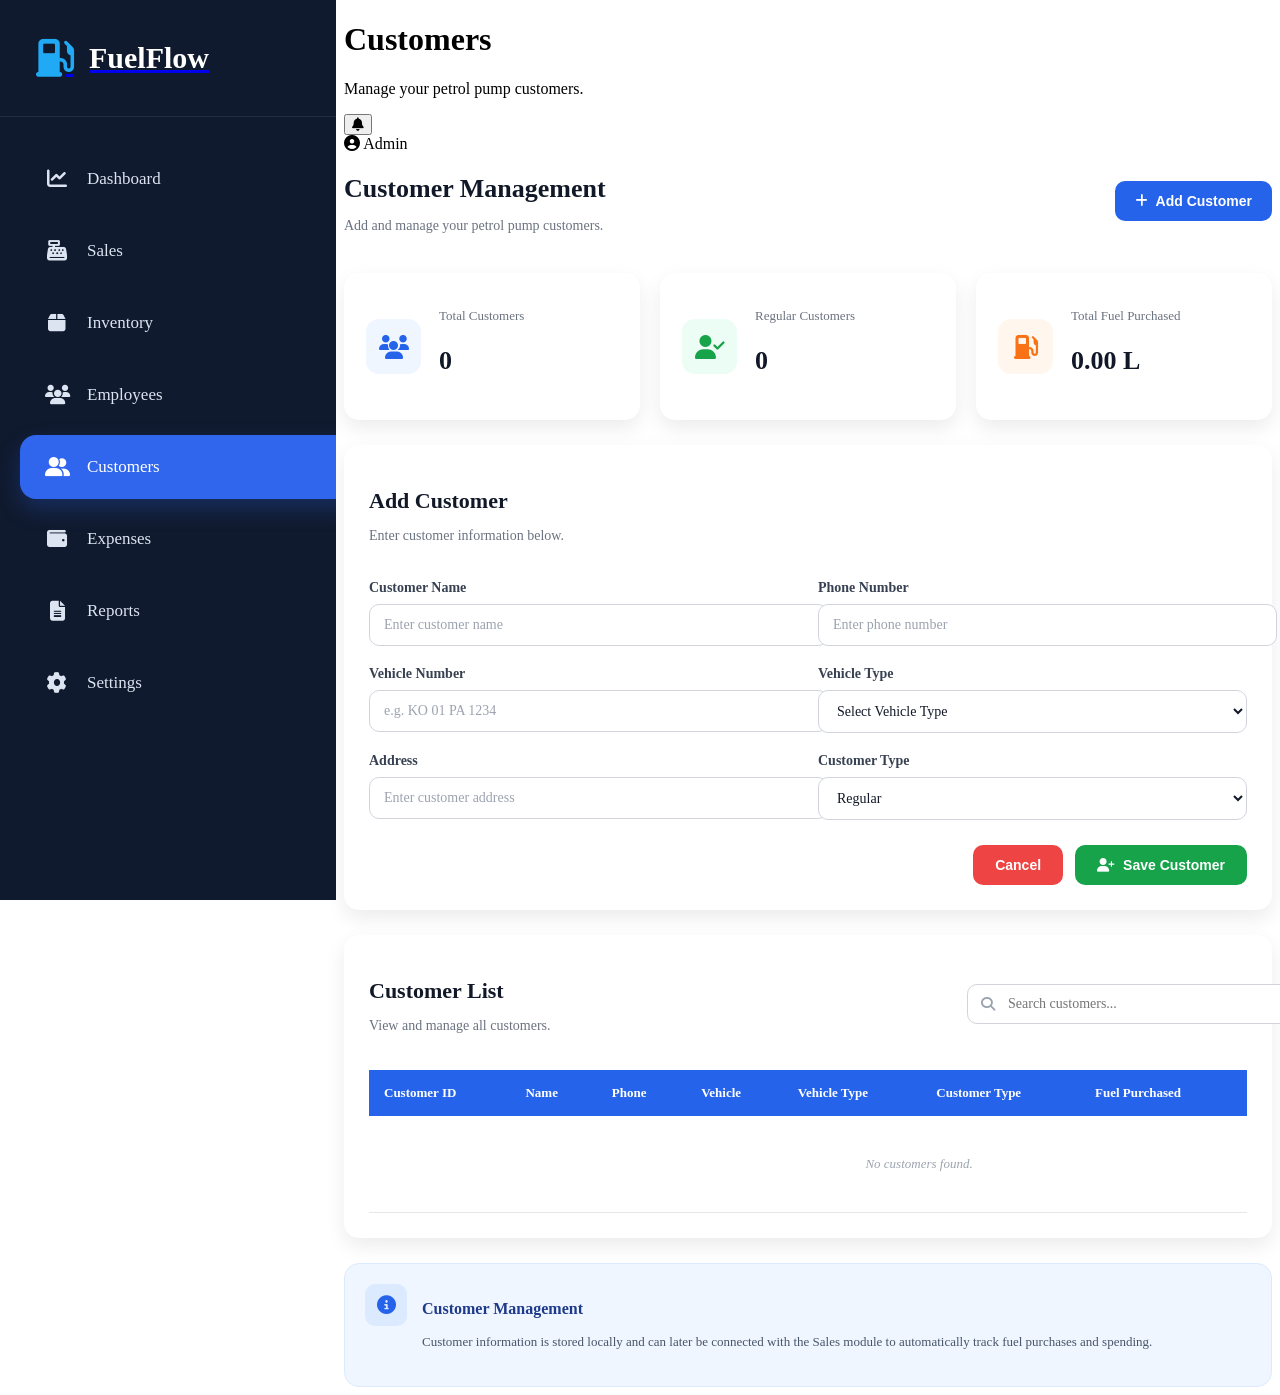
==== commit 42b2f178: "making clean" ====
--- a/customers.html
+++ b/customers.html
@@ -3,24 +3,16 @@
 
 <head>
 
-    <!-- ==========================================
-         Meta
-    ========================================== -->
 
     <meta charset="UTF-8">
 
     <meta
         name="viewport"
-        content="width=device-width, initial-scale=1.0"
-    >
+        content="width=device-width, initial-scale=1.0"  >
 
 
     <title>FuelFlow | Customers</title>
 
-
-    <!-- ==========================================
-         Google Font
-    ========================================== -->
 
     <link
         rel="preconnect"
@@ -39,9 +31,7 @@
     >
 
 
-    <!-- ==========================================
-         Font Awesome
-    ========================================== -->
+   
 
     <link
         rel="stylesheet"
@@ -49,20 +39,10 @@
     >
 
 
-    <!-- ==========================================
-         Main CSS
-    ========================================== -->
-
-    <link
-        rel="stylesheet"
-        href="style.css"
+    <linkrel="stylesheet"href="style.css"
     >
     <link rel="stylesheet" href="sidebar-logo.css">
 
-
-    <!-- ==========================================
-         Customers CSS
-    ========================================== -->
 
     <link
         rel="stylesheet"
@@ -76,40 +56,31 @@
 <body>
 
 
-    <!-- ==========================================
-         Dashboard
-    ========================================== -->
-
     <div class="dashboard">
 
 
-        <!-- ==========================================
-             SIDEBAR
-        ========================================== -->
-
         <aside class="sidebar">
 
 
-            <!-- Logo -->
-
-            <div class="logo">
-
-                <i class="fa-solid fa-gas-pump"></i>
-
-                <h2>FuelFlow</h2>
-
-            </div>
-
-
-
-            <!-- Navigation -->
+         
+
+            <a href="dashboard.html" class="logo">
+    <i class="fa-solid fa-gas-pump"></i>
+
+    <div>
+        <h2>FuelFlow</h2>
+    </div>
+</a>
+
+
+
+      
 
             <nav>
 
                 <ul>
 
 
-                    <!-- Dashboard -->
 
                     <li>
 
@@ -124,9 +95,6 @@
                     </li>
 
 
-
-                    <!-- Sales -->
-
                     <li>
 
                         <a href="sales.html">
@@ -141,8 +109,6 @@
 
 
 
-                    <!-- Inventory -->
-
                     <li>
 
                         <a href="inventory.html">
@@ -157,7 +123,7 @@
 
 
 
-                    <!-- Employees -->
+             
 
                     <li>
 
@@ -173,7 +139,6 @@
 
 
 
-                    <!-- Customers -->
 
                     <li class="active">
 
@@ -189,8 +154,6 @@
 
 
 
-                    <!-- Expenses -->
-
                     <li>
 
                         <a href="expenses.html">
@@ -205,7 +168,6 @@
 
 
 
-                    <!-- Reports -->
 
                     <li>
 
@@ -221,7 +183,6 @@
 
 
 
-                    <!-- Settings -->
 
                     <li>
 
@@ -243,18 +204,8 @@
 
         </aside>
 
-
-
-        <!-- ==========================================
-             MAIN CONTENT
-        ========================================== -->
-
         <main class="main-content">
 
-
-            <!-- ==========================================
-                 TOPBAR
-            ========================================== -->
 
             <header class="topbar">
 
@@ -274,7 +225,6 @@
                 <div class="topbar-right">
 
 
-                    <!-- Notification -->
 
                     <button>
 
@@ -284,7 +234,7 @@
 
 
 
-                    <!-- Profile -->
+                
 
                     <div class="profile">
 
@@ -301,17 +251,8 @@
             </header>
 
 
-
-            <!-- ==========================================
-                 PAGE CONTENT
-            ========================================== -->
-
             <section class="content">
 
-
-                <!-- ==========================================
-                     PAGE INTRO
-                ========================================== -->
 
                 <div class="page-intro">
 
@@ -345,11 +286,6 @@
                 </div>
 
 
-
-                <!-- ==========================================
-                     SUMMARY CARDS
-                ========================================== -->
-
                 <div class="customer-summary">
 
 
@@ -382,7 +318,7 @@
 
 
 
-                    <!-- Regular Customers -->
+             
 
                     <div class="customer-card">
 
@@ -411,7 +347,7 @@
 
 
 
-                    <!-- Total Fuel Purchased -->
+                    
 
                     <div class="customer-card">
 
@@ -442,18 +378,10 @@
                 </div>
 
 
-
-                <!-- ==========================================
-                     ADD CUSTOMER FORM
-                ========================================== -->
-
-                <div
-                    class="customer-form-card"
-                    id="customerFormCard"
-                >
-
-
-                    <!-- Form Header -->
+                <div class="customer-form-card" id="customerFormCard" >
+
+
+            
 
                     <div class="section-header">
 
@@ -475,7 +403,7 @@
 
 
 
-                    <!-- Form -->
+                  
 
                     <form id="customerForm">
 
@@ -483,7 +411,7 @@
                         <div class="customer-form-grid">
 
 
-                            <!-- Customer Name -->
+                       
 
                             <div class="form-group">
 
@@ -505,7 +433,7 @@
 
 
 
-                            <!-- Phone -->
+                          
 
                             <div class="form-group">
 
@@ -527,7 +455,7 @@
 
 
 
-                            <!-- Vehicle Number -->
+                    
 
                             <div class="form-group">
 
@@ -549,7 +477,7 @@
 
 
 
-                            <!-- Vehicle Type -->
+                       
 
                             <div class="form-group">
 
@@ -626,7 +554,7 @@
 
 
 
-                            <!-- Address -->
+                         
 
                             <div class="form-group">
 
@@ -647,7 +575,7 @@
 
 
 
-                            <!-- Customer Type -->
+                       
 
                             <div class="form-group">
 
@@ -692,7 +620,6 @@
 
 
 
-                        <!-- Form Buttons -->
 
                         <div class="customer-form-buttons">
 
@@ -730,11 +657,6 @@
                 </div>
 
 
-
-                <!-- ==========================================
-                     CUSTOMER LIST
-                ========================================== -->
-
                 <div class="customer-list-card">
 
 
@@ -757,7 +679,7 @@
 
 
 
-                        <!-- Search -->
+                    
 
                         <div class="customer-search">
 
@@ -777,10 +699,6 @@
 
 
 
-                    <!-- ==========================================
-                         CUSTOMER TABLE
-                    ========================================== -->
-
                     <div class="customer-table-container">
 
 
@@ -863,10 +781,6 @@
 
 
 
-                <!-- ==========================================
-                     CUSTOMER INFORMATION PANEL
-                ========================================== -->
-
                 <div class="customer-info-panel">
 
 
@@ -909,11 +823,6 @@
     </div>
 
 
-
-    <!-- ==========================================
-         JavaScript
-    ========================================== -->
-
     <script src="customers.js"></script>
 
 
--- a/customers.css
+++ b/customers.css
@@ -1,11 +1,4 @@
-/* ==========================================
-   FuelFlow Customers
-========================================== */
-
-
-/* ==========================================
-   Page Intro
-========================================== */
+
 
 .page-intro{
 
@@ -40,11 +33,6 @@
 }
 
 
-
-/* ==========================================
-   Add Customer Button
-========================================== */
-
 .add-customer-btn{
 
     display:flex;
@@ -84,11 +72,6 @@
 
 }
 
-
-
-/* ==========================================
-   Customer Summary
-========================================== */
 
 .customer-summary{
 
@@ -103,12 +86,6 @@
 
 }
 
-
-
-/* ==========================================
-   Customer Summary Card
-========================================== */
-
 .customer-card{
 
     background:#ffffff;
@@ -142,10 +119,6 @@
 
 
 
-/* ==========================================
-   Summary Icon
-========================================== */
-
 .customer-card-icon{
 
     width:55px;
@@ -189,11 +162,6 @@
 }
 
 
-
-/* ==========================================
-   Summary Text
-========================================== */
-
 .customer-card p{
 
     color:#6b7280;
@@ -215,11 +183,6 @@
 
 }
 
-
-
-/* ==========================================
-   Customer Form Card
-========================================== */
 
 .customer-form-card{
 
@@ -239,11 +202,6 @@
 }
 
 
-
-/* ==========================================
-   Section Header
-========================================== */
-
 .section-header{
 
     display:flex;
@@ -279,10 +237,6 @@
 }
 
 
-
-/* ==========================================
-   Customer Form Grid
-========================================== */
 
 .customer-form-grid{
 
@@ -297,10 +251,6 @@
 
 
 
-/* ==========================================
-   Form Group
-========================================== */
-
 .form-group{
 
     display:flex;
@@ -371,11 +321,6 @@
 }
 
 
-
-/* ==========================================
-   Form Buttons
-========================================== */
-
 .customer-form-buttons{
 
     display:flex;
@@ -392,7 +337,7 @@
 
 
 
-/* Cancel */
+
 
 .customer-cancel-btn{
 
@@ -430,7 +375,7 @@
 
 
 
-/* Save */
+
 
 .customer-save-btn{
 
@@ -473,11 +418,6 @@
 }
 
 
-
-/* ==========================================
-   Customer List Card
-========================================== */
-
 .customer-list-card{
 
     background:#ffffff;
@@ -494,11 +434,6 @@
 }
 
 
-
-/* ==========================================
-   Customer Search
-========================================== */
-
 .customer-search{
 
     position:relative;
@@ -556,11 +491,6 @@
 }
 
 
-
-/* ==========================================
-   Table Container
-========================================== */
-
 .customer-table-container{
 
     width:100%;
@@ -569,11 +499,6 @@
 
 }
 
-
-
-/* ==========================================
-   Customer Table
-========================================== */
 
 .customer-table-container table{
 
@@ -643,10 +568,6 @@
 
 
 
-/* ==========================================
-   Customer ID
-========================================== */
-
 .customer-id{
 
     color:#2563eb !important;
@@ -656,11 +577,6 @@
 }
 
 
-
-/* ==========================================
-   Customer Type Badge
-========================================== */
-
 .customer-type{
 
     display:inline-flex;
@@ -705,11 +621,6 @@
 }
 
 
-
-/* ==========================================
-   Action Buttons
-========================================== */
-
 .customer-actions{
 
     display:flex;
@@ -787,10 +698,6 @@
 
 
 
-/* ==========================================
-   Empty Customer Row
-========================================== */
-
 .empty-customers{
 
     text-align:center !important;
@@ -805,10 +712,6 @@
 
 
 
-/* ==========================================
-   Information Panel
-========================================== */
-
 .customer-info-panel{
 
     background:#eff6ff;
@@ -877,11 +780,6 @@
 }
 
 
-
-/* ==========================================
-   Scrollbar
-========================================== */
-
 .customer-table-container::-webkit-scrollbar{
 
     height:8px;
@@ -915,10 +813,6 @@
 
 
 
-/* ==========================================
-   Animations
-========================================== */
-
 @keyframes fadeIn{
 
     from{
@@ -960,11 +854,6 @@
 
 }
 
-
-
-/* ==========================================
-   Responsive
-========================================== */
 
 @media(max-width:1100px){
 
@@ -1066,11 +955,6 @@
 }
 
 
-
-/* ==========================================
-   Small Mobile
-========================================== */
-
 @media(max-width:480px){
 
     .customer-card{
@@ -1105,9 +989,3 @@
     }
 
 }
-
-
-
-/* ==========================================
-   Customers Page Complete
-========================================== */
